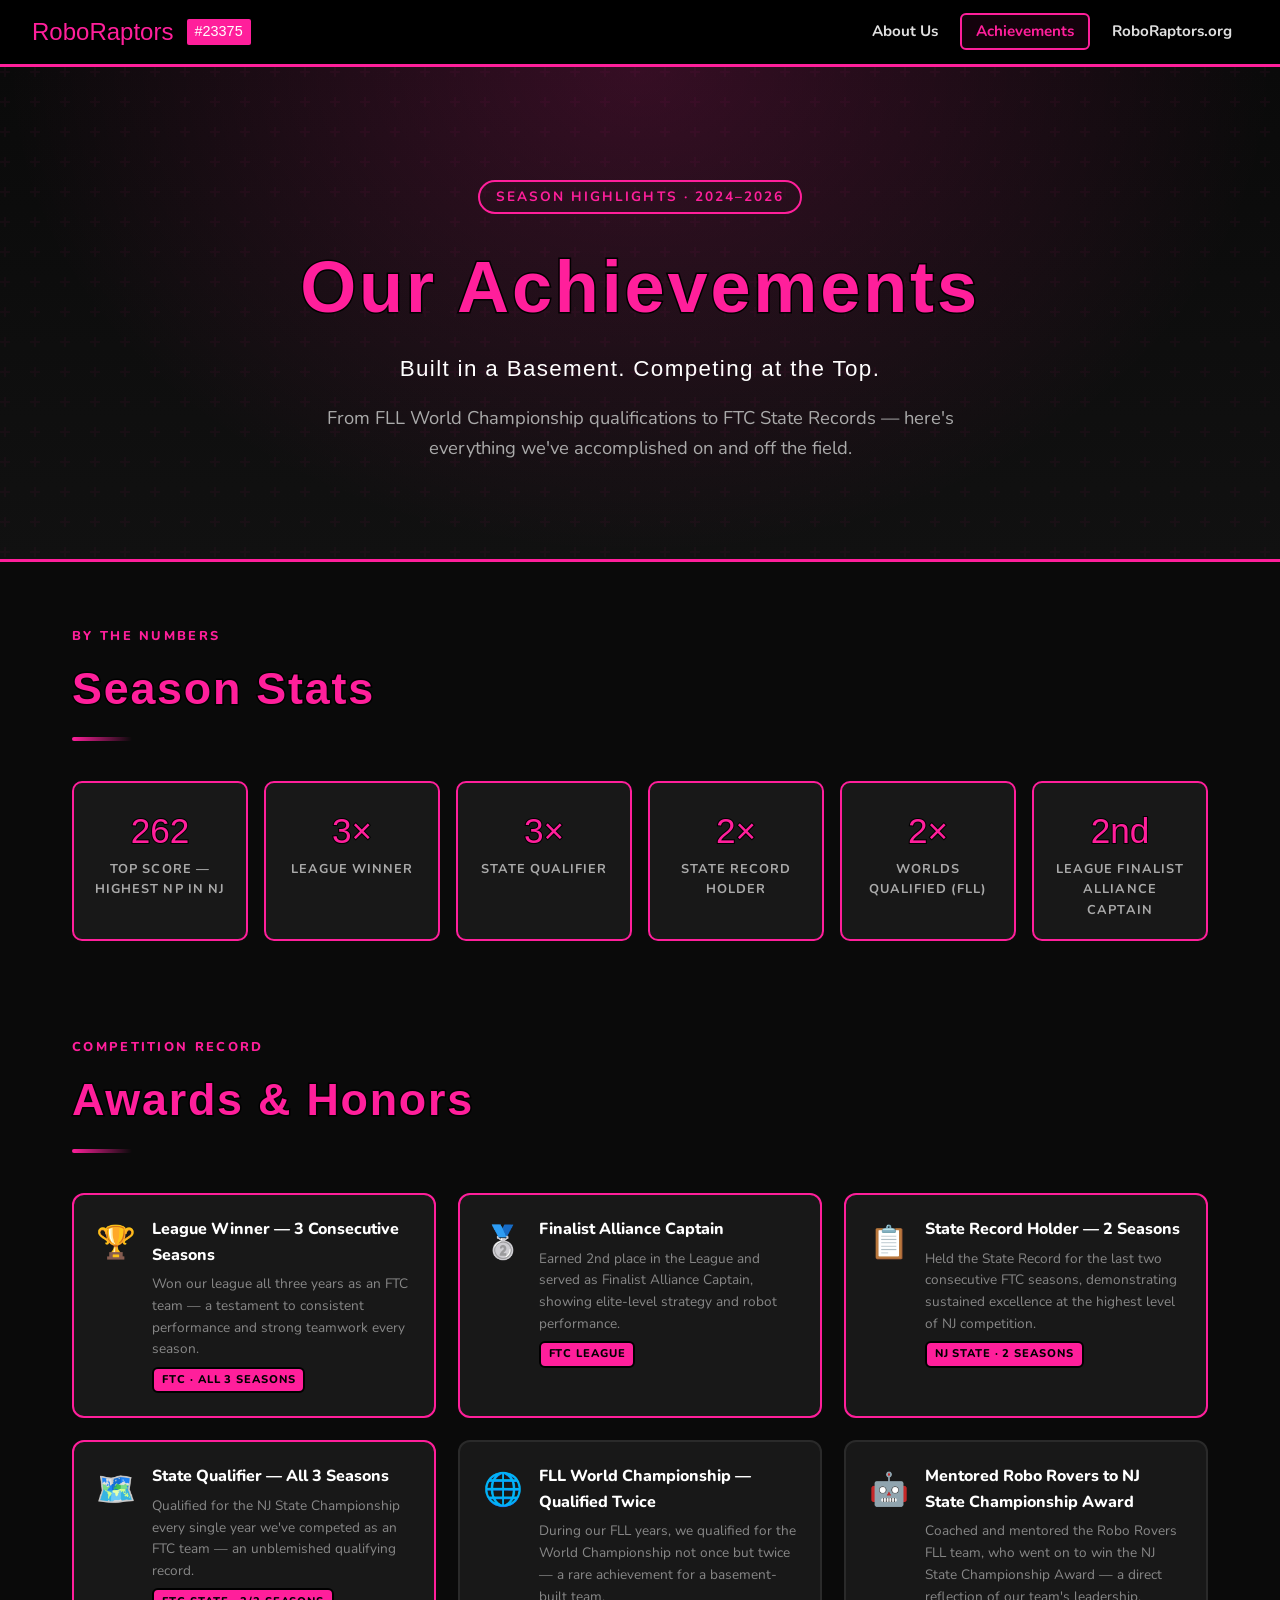
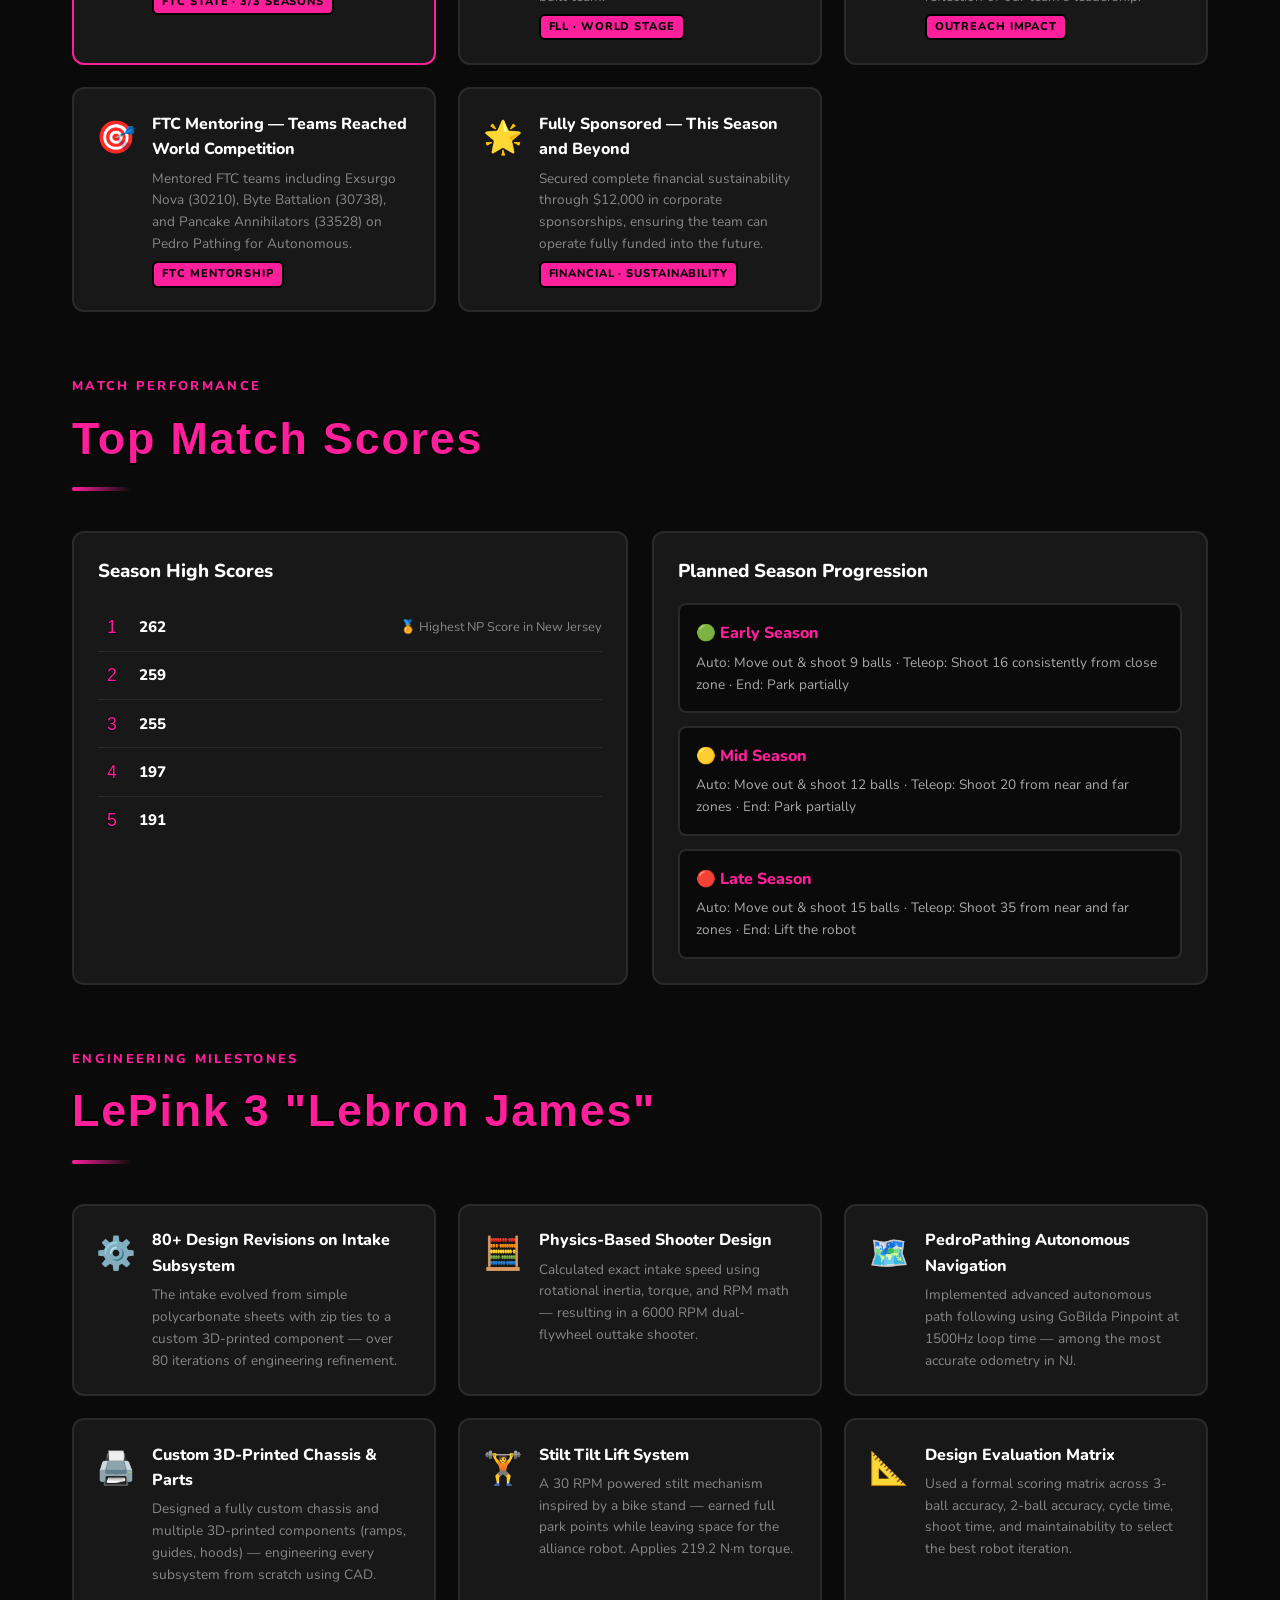
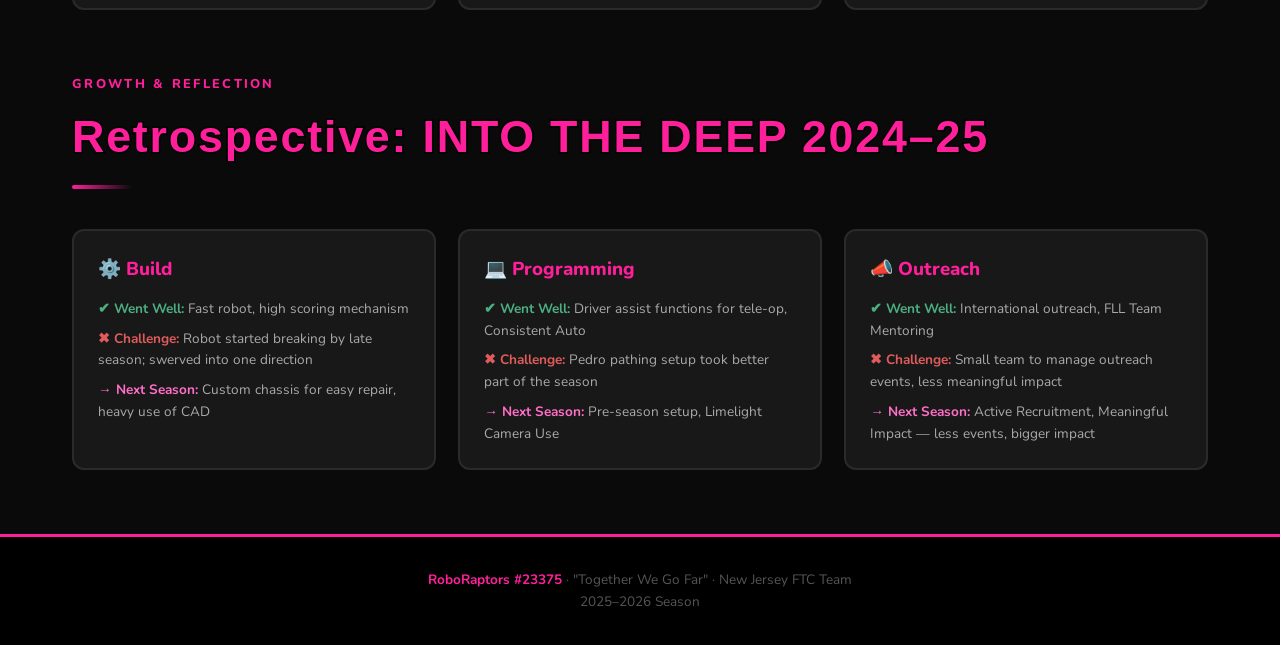
==== achievements.html @ 822205b7 "Initial website: 3-page site + portfolio PDF - index.html       → About Us (team members, squads, me" ====
<!DOCTYPE html>
<html lang="en">
<head>
  <meta charset="UTF-8" />
  <meta name="viewport" content="width=device-width, initial-scale=1.0" />
  <title>Achievements — RoboRaptors #23375</title>
  <link rel="stylesheet" href="styles.css" />
</head>
<body>

<!-- ── NAV ── -->
<nav>
  <a class="nav-logo" href="index.html">
    <span class="logo-text">RoboRaptors</span>
    <span class="team-num">#23375</span>
  </a>
  <ul>
    <li><a href="index.html">About Us</a></li>
    <li><a href="achievements.html" class="active">Achievements</a></li>
    <li><a href="nonprofit.html">RoboRaptors.org</a></li>
  </ul>
</nav>

<!-- ── HERO ── -->
<div class="hero">
  <span class="hero-tag">Season Highlights · 2024–2026</span>
  <h1 class="gagalin">Our Achievements</h1>
  <p class="tagline">Built in a Basement. Competing at the Top.</p>
  <p>From FLL World Championship qualifications to FTC State Records — here's everything we've accomplished on and off the field.</p>
</div>

<!-- ── QUICK STATS ── -->
<section>
  <span class="section-label">By the Numbers</span>
  <h2 class="gagalin">Season Stats</h2>
  <div class="section-divider"></div>
  <div class="stats-row" style="grid-template-columns:repeat(auto-fill,minmax(175px,1fr));">
    <div class="stat-box"><div class="stat-num">262</div><div class="stat-label">Top Score — Highest NP in NJ</div></div>
    <div class="stat-box"><div class="stat-num">3×</div><div class="stat-label">League Winner</div></div>
    <div class="stat-box"><div class="stat-num">3×</div><div class="stat-label">State Qualifier</div></div>
    <div class="stat-box"><div class="stat-num">2×</div><div class="stat-label">State Record Holder</div></div>
    <div class="stat-box"><div class="stat-num">2×</div><div class="stat-label">Worlds Qualified (FLL)</div></div>
    <div class="stat-box"><div class="stat-num">2nd</div><div class="stat-label">League Finalist Alliance Captain</div></div>
  </div>
</section>

<!-- ── COMPETITION AWARDS ── -->
<section style="padding-top:0;">
  <span class="section-label">Competition Record</span>
  <h2 class="gagalin">Awards &amp; Honors</h2>
  <div class="section-divider"></div>

  <div class="awards-grid">

    <div class="award-card pink-border">
      <div class="award-icon">🏆</div>
      <div>
        <h3>League Winner — 3 Consecutive Seasons</h3>
        <p>Won our league all three years as an FTC team — a testament to consistent performance and strong teamwork every season.</p>
        <span class="award-badge">FTC · All 3 Seasons</span>
      </div>
    </div>

    <div class="award-card pink-border">
      <div class="award-icon">🥈</div>
      <div>
        <h3>Finalist Alliance Captain</h3>
        <p>Earned 2nd place in the League and served as Finalist Alliance Captain, showing elite-level strategy and robot performance.</p>
        <span class="award-badge">FTC League</span>
      </div>
    </div>

    <div class="award-card pink-border">
      <div class="award-icon">📋</div>
      <div>
        <h3>State Record Holder — 2 Seasons</h3>
        <p>Held the State Record for the last two consecutive FTC seasons, demonstrating sustained excellence at the highest level of NJ competition.</p>
        <span class="award-badge">NJ State · 2 Seasons</span>
      </div>
    </div>

    <div class="award-card pink-border">
      <div class="award-icon">🗺️</div>
      <div>
        <h3>State Qualifier — All 3 Seasons</h3>
        <p>Qualified for the NJ State Championship every single year we've competed as an FTC team — an unblemished qualifying record.</p>
        <span class="award-badge">FTC State · 3/3 Seasons</span>
      </div>
    </div>

    <div class="award-card">
      <div class="award-icon">🌐</div>
      <div>
        <h3>FLL World Championship — Qualified Twice</h3>
        <p>During our FLL years, we qualified for the World Championship not once but twice — a rare achievement for a basement-built team.</p>
        <span class="award-badge">FLL · World Stage</span>
      </div>
    </div>

    <div class="award-card">
      <div class="award-icon">🤖</div>
      <div>
        <h3>Mentored Robo Rovers to NJ State Championship Award</h3>
        <p>Coached and mentored the Robo Rovers FLL team, who went on to win the NJ State Championship Award — a direct reflection of our team's leadership.</p>
        <span class="award-badge">Outreach Impact</span>
      </div>
    </div>

    <div class="award-card">
      <div class="award-icon">🎯</div>
      <div>
        <h3>FTC Mentoring — Teams Reached World Competition</h3>
        <p>Mentored FTC teams including Exsurgo Nova (30210), Byte Battalion (30738), and Pancake Annihilators (33528) on Pedro Pathing for Autonomous.</p>
        <span class="award-badge">FTC Mentorship</span>
      </div>
    </div>

    <div class="award-card">
      <div class="award-icon">🌟</div>
      <div>
        <h3>Fully Sponsored — This Season and Beyond</h3>
        <p>Secured complete financial sustainability through $12,000 in corporate sponsorships, ensuring the team can operate fully funded into the future.</p>
        <span class="award-badge">Financial · Sustainability</span>
      </div>
    </div>

  </div>
</section>

<!-- ── TOP SCORES ── -->
<section style="padding-top:0;">
  <span class="section-label">Match Performance</span>
  <h2 class="gagalin">Top Match Scores</h2>
  <div class="section-divider"></div>

  <div class="grid-2">
    <div class="card">
      <h3 style="color:#fff;font-weight:800;margin-bottom:1rem;">Season High Scores</h3>
      <ul class="scores-list">
        <li>
          <span class="score-rank">1</span>
          <span class="score-val">262</span>
          <span class="score-note">🏅 Highest NP Score in New Jersey</span>
        </li>
        <li>
          <span class="score-rank">2</span>
          <span class="score-val">259</span>
          <span class="score-note"></span>
        </li>
        <li>
          <span class="score-rank">3</span>
          <span class="score-val">255</span>
          <span class="score-note"></span>
        </li>
        <li>
          <span class="score-rank">4</span>
          <span class="score-val">197</span>
          <span class="score-note"></span>
        </li>
        <li>
          <span class="score-rank">5</span>
          <span class="score-val">191</span>
          <span class="score-note"></span>
        </li>
      </ul>
    </div>

    <div class="card">
      <h3 style="color:#fff;font-weight:800;margin-bottom:1rem;">Planned Season Progression</h3>
      <div style="display:flex;flex-direction:column;gap:0.8rem;">
        <div style="background:var(--black);border:2px solid var(--border);border-radius:8px;padding:1rem;">
          <div style="font-weight:800;color:var(--pink);margin-bottom:0.3rem;">🟢 Early Season</div>
          <p style="font-size:0.85rem;color:#aaa;">Auto: Move out &amp; shoot 9 balls · Teleop: Shoot 16 consistently from close zone · End: Park partially</p>
        </div>
        <div style="background:var(--black);border:2px solid var(--border);border-radius:8px;padding:1rem;">
          <div style="font-weight:800;color:var(--pink);margin-bottom:0.3rem;">🟡 Mid Season</div>
          <p style="font-size:0.85rem;color:#aaa;">Auto: Move out &amp; shoot 12 balls · Teleop: Shoot 20 from near and far zones · End: Park partially</p>
        </div>
        <div style="background:var(--black);border:2px solid var(--border);border-radius:8px;padding:1rem;">
          <div style="font-weight:800;color:var(--pink);margin-bottom:0.3rem;">🔴 Late Season</div>
          <p style="font-size:0.85rem;color:#aaa;">Auto: Move out &amp; shoot 15 balls · Teleop: Shoot 35 from near and far zones · End: Lift the robot</p>
        </div>
      </div>
    </div>
  </div>
</section>

<!-- ── ROBOT ACHIEVEMENTS ── -->
<section style="padding-top:0;">
  <span class="section-label">Engineering Milestones</span>
  <h2 class="gagalin">LePink 3 "Lebron James"</h2>
  <div class="section-divider"></div>

  <div class="awards-grid">
    <div class="award-card">
      <div class="award-icon">⚙️</div>
      <div>
        <h3>80+ Design Revisions on Intake Subsystem</h3>
        <p>The intake evolved from simple polycarbonate sheets with zip ties to a custom 3D-printed component — over 80 iterations of engineering refinement.</p>
      </div>
    </div>
    <div class="award-card">
      <div class="award-icon">🧮</div>
      <div>
        <h3>Physics-Based Shooter Design</h3>
        <p>Calculated exact intake speed using rotational inertia, torque, and RPM math — resulting in a 6000 RPM dual-flywheel outtake shooter.</p>
      </div>
    </div>
    <div class="award-card">
      <div class="award-icon">🗺️</div>
      <div>
        <h3>PedroPathing Autonomous Navigation</h3>
        <p>Implemented advanced autonomous path following using GoBilda Pinpoint at 1500Hz loop time — among the most accurate odometry in NJ.</p>
      </div>
    </div>
    <div class="award-card">
      <div class="award-icon">🖨️</div>
      <div>
        <h3>Custom 3D-Printed Chassis &amp; Parts</h3>
        <p>Designed a fully custom chassis and multiple 3D-printed components (ramps, guides, hoods) — engineering every subsystem from scratch using CAD.</p>
      </div>
    </div>
    <div class="award-card">
      <div class="award-icon">🏋️</div>
      <div>
        <h3>Stilt Tilt Lift System</h3>
        <p>A 30 RPM powered stilt mechanism inspired by a bike stand — earned full park points while leaving space for the alliance robot. Applies 219.2 N·m torque.</p>
      </div>
    </div>
    <div class="award-card">
      <div class="award-icon">📐</div>
      <div>
        <h3>Design Evaluation Matrix</h3>
        <p>Used a formal scoring matrix across 3-ball accuracy, 2-ball accuracy, cycle time, shoot time, and maintainability to select the best robot iteration.</p>
      </div>
    </div>
  </div>
</section>

<!-- ── SEASON RETROSPECTIVE ── -->
<section style="padding-top:0;">
  <span class="section-label">Growth &amp; Reflection</span>
  <h2 class="gagalin">Retrospective: INTO THE DEEP 2024–25</h2>
  <div class="section-divider"></div>

  <div style="display:grid;grid-template-columns:repeat(auto-fill,minmax(300px,1fr));gap:1.4rem;">

    <div class="card">
      <h3 style="color:var(--pink);font-weight:800;margin-bottom:0.8rem;">⚙️ Build</h3>
      <p style="font-size:0.85rem;color:#aaa;margin-bottom:0.5rem;"><strong style="color:#4caf82;">✔ Went Well:</strong> Fast robot, high scoring mechanism</p>
      <p style="font-size:0.85rem;color:#aaa;margin-bottom:0.5rem;"><strong style="color:#e05c5c;">✖ Challenge:</strong> Robot started breaking by late season; swerved into one direction</p>
      <p style="font-size:0.85rem;color:#aaa;"><strong style="color:var(--pink-light);">→ Next Season:</strong> Custom chassis for easy repair, heavy use of CAD</p>
    </div>

    <div class="card">
      <h3 style="color:var(--pink);font-weight:800;margin-bottom:0.8rem;">💻 Programming</h3>
      <p style="font-size:0.85rem;color:#aaa;margin-bottom:0.5rem;"><strong style="color:#4caf82;">✔ Went Well:</strong> Driver assist functions for tele-op, Consistent Auto</p>
      <p style="font-size:0.85rem;color:#aaa;margin-bottom:0.5rem;"><strong style="color:#e05c5c;">✖ Challenge:</strong> Pedro pathing setup took better part of the season</p>
      <p style="font-size:0.85rem;color:#aaa;"><strong style="color:var(--pink-light);">→ Next Season:</strong> Pre-season setup, Limelight Camera Use</p>
    </div>

    <div class="card">
      <h3 style="color:var(--pink);font-weight:800;margin-bottom:0.8rem;">📣 Outreach</h3>
      <p style="font-size:0.85rem;color:#aaa;margin-bottom:0.5rem;"><strong style="color:#4caf82;">✔ Went Well:</strong> International outreach, FLL Team Mentoring</p>
      <p style="font-size:0.85rem;color:#aaa;margin-bottom:0.5rem;"><strong style="color:#e05c5c;">✖ Challenge:</strong> Small team to manage outreach events, less meaningful impact</p>
      <p style="font-size:0.85rem;color:#aaa;"><strong style="color:var(--pink-light);">→ Next Season:</strong> Active Recruitment, Meaningful Impact — less events, bigger impact</p>
    </div>

  </div>
</section>

<!-- ── FOOTER ── -->
<footer>
  <strong>RoboRaptors #23375</strong> · "Together We Go Far" · New Jersey FTC Team<br>
  <span>2025–2026 Season</span>
</footer>

</body>
</html>
---- styles.css ----
@import url('https://fonts.googleapis.com/css2?family=Gagalin&family=Nunito:wght@400;600;700;800&display=swap');

/* ─── Reset & Base ─── */
*, *::before, *::after { box-sizing: border-box; margin: 0; padding: 0; }

:root {
  --pink:       #FF1F9B;
  --pink-light: #ff6ec7;
  --pink-dark:  #c4006f;
  --black:      #0a0a0a;
  --dark:       #111111;
  --card:       #181818;
  --border:     #2a2a2a;
  --white:      #ffffff;
  --text:       #e0e0e0;
}

html { scroll-behavior: smooth; }
body {
  font-family: 'Nunito', sans-serif;
  background: var(--black);
  color: var(--text);
  line-height: 1.6;
}

/* ─── Gagalin Stroke Headers ─── */
.gagalin {
  font-family: 'Gagalin', sans-serif;
  color: var(--pink);
  -webkit-text-stroke: 3px #000;
  paint-order: stroke fill;
  letter-spacing: 0.04em;
}
h1.gagalin { font-size: clamp(2.2rem, 6vw, 4.5rem); }
h2.gagalin { font-size: clamp(1.6rem, 4vw, 2.8rem); }
h3.gagalin { font-size: clamp(1.2rem, 2.5vw, 1.8rem); -webkit-text-stroke: 2px #000; }

/* ─── Nav ─── */
nav {
  position: sticky; top: 0; z-index: 100;
  background: #000;
  border-bottom: 3px solid var(--pink);
  display: flex; align-items: center; justify-content: space-between;
  padding: 0.8rem 2rem;
  gap: 1rem;
}
.nav-logo {
  display: flex; align-items: center; gap: 0.7rem;
  text-decoration: none;
}
.nav-logo .logo-text {
  font-family: 'Gagalin', sans-serif;
  font-size: 1.5rem;
  color: var(--pink);
  -webkit-text-stroke: 2px #000;
  paint-order: stroke fill;
}
.nav-logo .team-num {
  font-family: 'Gagalin', sans-serif;
  font-size: 0.9rem;
  color: #fff;
  background: var(--pink);
  padding: 0.1rem 0.5rem;
  border-radius: 4px;
  border: 2px solid #000;
}
nav ul { list-style: none; display: flex; gap: 0.3rem; flex-wrap: wrap; }
nav ul a {
  color: var(--text);
  text-decoration: none;
  font-weight: 700;
  font-size: 0.95rem;
  padding: 0.4rem 0.9rem;
  border-radius: 6px;
  border: 2px solid transparent;
  transition: all 0.2s;
}
nav ul a:hover, nav ul a.active {
  color: var(--pink);
  border-color: var(--pink);
  background: rgba(255,31,155,0.08);
}

/* ─── Hero ─── */
.hero {
  min-height: 55vh;
  display: flex; flex-direction: column;
  align-items: center; justify-content: center;
  text-align: center;
  padding: 4rem 2rem 3rem;
  background: radial-gradient(ellipse at 50% 0%, rgba(255,31,155,0.18) 0%, transparent 70%),
              linear-gradient(180deg, #0a0a0a 0%, #111 100%);
  border-bottom: 3px solid var(--pink);
  position: relative;
  overflow: hidden;
}
.hero::before {
  content: '';
  position: absolute; inset: 0;
  background: url("data:image/svg+xml,%3Csvg width='60' height='60' viewBox='0 0 60 60' xmlns='http://www.w3.org/2000/svg'%3E%3Cg fill='none' fill-rule='evenodd'%3E%3Cg fill='%23FF1F9B' fill-opacity='0.04'%3E%3Cpath d='M36 34v-4h-2v4h-4v2h4v4h2v-4h4v-2h-4zm0-30V0h-2v4h-4v2h4v4h2V6h4V4h-4zM6 34v-4H4v4H0v2h4v4h2v-4h4v-2H6zM6 4V0H4v4H0v2h4v4h2V6h4V4H6z'/%3E%3C/g%3E%3C/g%3E%3C/svg%3E");
  pointer-events: none;
}
.hero-tag {
  font-size: 0.85rem; font-weight: 700; letter-spacing: 0.15em;
  color: var(--pink); text-transform: uppercase;
  border: 2px solid var(--pink); border-radius: 20px;
  padding: 0.25rem 1rem; margin-bottom: 1rem;
  display: inline-block;
}
.hero p {
  font-size: 1.15rem; color: #aaa; max-width: 650px; margin: 1rem auto 0;
}
.hero .tagline {
  font-family: 'Gagalin', sans-serif;
  font-size: clamp(1rem, 2.5vw, 1.4rem);
  color: #fff; margin-top: 0.4rem;
  letter-spacing: 0.06em;
}

/* ─── Sections ─── */
section { padding: 4rem 2rem; max-width: 1200px; margin: 0 auto; }
.section-label {
  font-size: 0.8rem; font-weight: 800; letter-spacing: 0.18em;
  color: var(--pink); text-transform: uppercase;
  margin-bottom: 0.4rem; display: block;
}
.section-divider {
  width: 60px; height: 4px;
  background: linear-gradient(90deg, var(--pink), transparent);
  margin: 0.8rem 0 2.5rem;
  border-radius: 2px;
}

/* ─── Cards ─── */
.card {
  background: var(--card);
  border: 2px solid var(--border);
  border-radius: 12px;
  padding: 1.5rem;
  transition: border-color 0.25s, transform 0.2s;
}
.card:hover { border-color: var(--pink); transform: translateY(-3px); }

.pink-border { border-color: var(--pink) !important; }

/* ─── Team Grid ─── */
.team-grid {
  display: grid;
  grid-template-columns: repeat(auto-fill, minmax(220px, 1fr));
  gap: 1.4rem;
}
.member-card {
  background: var(--card);
  border: 2px solid var(--border);
  border-radius: 12px;
  padding: 1.5rem 1.2rem;
  text-align: center;
  transition: border-color 0.25s, transform 0.2s;
}
.member-card:hover { border-color: var(--pink); transform: translateY(-4px); }
.member-avatar {
  width: 80px; height: 80px;
  border-radius: 50%;
  background: linear-gradient(135deg, var(--pink-dark), var(--pink));
  border: 3px solid #000;
  display: flex; align-items: center; justify-content: center;
  font-family: 'Gagalin', sans-serif;
  font-size: 1.6rem; color: #fff;
  margin: 0 auto 1rem;
  box-shadow: 0 0 0 3px var(--pink), 0 0 20px rgba(255,31,155,0.35);
}
.member-name {
  font-family: 'Gagalin', sans-serif;
  font-size: 1.15rem;
  color: var(--pink);
  -webkit-text-stroke: 1.5px #000;
  paint-order: stroke fill;
}
.member-role {
  font-size: 0.78rem; font-weight: 800; text-transform: uppercase;
  letter-spacing: 0.1em; color: var(--pink-light); margin: 0.2rem 0 0.7rem;
}
.member-year {
  display: inline-block;
  font-size: 0.75rem; font-weight: 700;
  color: #000; background: var(--pink);
  border: 2px solid #000;
  padding: 0.1rem 0.6rem; border-radius: 10px;
  margin-bottom: 0.6rem;
}
.member-card p { font-size: 0.85rem; color: #aaa; }
.member-card .goal {
  font-size: 0.8rem; margin-top: 0.5rem;
  color: #ccc; border-top: 1px solid var(--border); padding-top: 0.5rem;
}
.member-card .goal span { color: var(--pink); font-weight: 700; }
.squad-captain { background: rgba(255,31,155,0.07); border-color: var(--pink); }

/* ─── Values Grid ─── */
.values-grid { display: grid; grid-template-columns: repeat(auto-fill, minmax(260px, 1fr)); gap: 1.4rem; }
.value-card {
  background: var(--card); border: 2px solid var(--border); border-radius: 12px;
  padding: 1.8rem 1.5rem; text-align: center;
  transition: border-color 0.25s;
}
.value-card:hover { border-color: var(--pink); }
.value-icon { font-size: 2.5rem; margin-bottom: 0.8rem; }
.value-card h3 { font-size: 1.05rem; color: #fff; font-weight: 800; margin-bottom: 0.5rem; }
.value-card p { font-size: 0.9rem; color: #888; }

/* ─── Stats Row ─── */
.stats-row {
  display: grid; grid-template-columns: repeat(auto-fill, minmax(160px, 1fr));
  gap: 1rem; margin: 2rem 0;
}
.stat-box {
  background: var(--card); border: 2px solid var(--pink);
  border-radius: 10px; padding: 1.2rem; text-align: center;
}
.stat-num {
  font-family: 'Gagalin', sans-serif; font-size: 2.2rem;
  color: var(--pink); -webkit-text-stroke: 2px #000; paint-order: stroke fill;
}
.stat-label { font-size: 0.8rem; font-weight: 700; color: #aaa; text-transform: uppercase; letter-spacing: 0.08em; }

/* ─── Achievements ─── */
.awards-grid { display: grid; grid-template-columns: repeat(auto-fill, minmax(300px, 1fr)); gap: 1.4rem; }
.award-card {
  background: var(--card); border: 2px solid var(--border); border-radius: 12px;
  padding: 1.4rem; display: flex; gap: 1rem; align-items: flex-start;
  transition: border-color 0.25s, transform 0.2s;
}
.award-card:hover { border-color: var(--pink); transform: translateY(-3px); }
.award-icon { font-size: 2rem; flex-shrink: 0; }
.award-card h3 { color: #fff; font-size: 1rem; font-weight: 800; margin-bottom: 0.3rem; }
.award-card p { font-size: 0.85rem; color: #888; }
.award-badge {
  display: inline-block; font-size: 0.7rem; font-weight: 800;
  letter-spacing: 0.08em; text-transform: uppercase;
  background: var(--pink); color: #000; border: 2px solid #000;
  padding: 0.15rem 0.5rem; border-radius: 6px; margin-top: 0.4rem;
}

.scores-list { list-style: none; }
.scores-list li {
  display: flex; align-items: center; gap: 0.8rem;
  padding: 0.6rem 0; border-bottom: 1px solid var(--border);
  font-size: 0.95rem;
}
.scores-list li:last-child { border-bottom: none; }
.score-rank {
  font-family: 'Gagalin', sans-serif; font-size: 1.1rem;
  color: var(--pink); -webkit-text-stroke: 1px #000; paint-order: stroke fill;
  width: 28px; text-align: center; flex-shrink: 0;
}
.score-val { font-weight: 800; color: #fff; }
.score-note { font-size: 0.8rem; color: #888; margin-left: auto; }

/* ─── Nonprofit ─── */
.impact-grid { display: grid; grid-template-columns: repeat(auto-fill, minmax(200px, 1fr)); gap: 1.2rem; }
.impact-box {
  background: var(--card); border: 2px solid var(--pink); border-radius: 12px;
  padding: 1.5rem; text-align: center;
}
.impact-num {
  font-family: 'Gagalin', sans-serif; font-size: 2.8rem;
  color: var(--pink); -webkit-text-stroke: 2.5px #000; paint-order: stroke fill;
  display: block;
}
.impact-label { font-size: 0.85rem; font-weight: 700; color: #aaa; margin-top: 0.3rem; }

.timeline { position: relative; padding-left: 1.5rem; }
.timeline::before {
  content: ''; position: absolute; left: 0; top: 0; bottom: 0;
  width: 3px; background: linear-gradient(180deg, var(--pink), transparent);
  border-radius: 2px;
}
.timeline-item { position: relative; padding: 0 0 1.8rem 1.5rem; }
.timeline-item::before {
  content: ''; position: absolute; left: -1.67rem; top: 0.3rem;
  width: 12px; height: 12px; border-radius: 50%;
  background: var(--pink); border: 2px solid #000;
}
.timeline-item h3 { color: var(--pink); font-weight: 800; font-size: 1rem; margin-bottom: 0.3rem; }
.timeline-item p { font-size: 0.88rem; color: #aaa; }

/* ─── Budget Table ─── */
.budget-table { width: 100%; border-collapse: collapse; font-size: 0.9rem; }
.budget-table th {
  background: var(--pink); color: #000; font-weight: 800;
  padding: 0.7rem 1rem; text-align: left; border: 2px solid #000;
}
.budget-table td { padding: 0.6rem 1rem; border-bottom: 1px solid var(--border); }
.budget-table tr:hover td { background: rgba(255,31,155,0.06); }
.budget-table .total-row td { font-weight: 800; color: var(--pink); border-top: 2px solid var(--pink); }
.positive { color: #4caf82 !important; }
.negative { color: #e05c5c !important; }

/* ─── Sponsor logos ─── */
.sponsors-row { display: flex; flex-wrap: wrap; gap: 1rem; margin-top: 1.5rem; }
.sponsor-pill {
  background: var(--card); border: 2px solid var(--border); border-radius: 8px;
  padding: 0.5rem 1.2rem; font-weight: 800; font-size: 0.9rem; color: #ccc;
  transition: border-color 0.2s, color 0.2s;
}
.sponsor-pill:hover { border-color: var(--pink); color: #fff; }

/* ─── Footer ─── */
footer {
  background: #000; border-top: 3px solid var(--pink);
  text-align: center; padding: 2rem;
  font-size: 0.85rem; color: #555;
}
footer strong { color: var(--pink); }

/* ─── Utility ─── */
.pink { color: var(--pink); }
.mb-1 { margin-bottom: 0.5rem; }
.mb-2 { margin-bottom: 1rem; }
.mb-3 { margin-bottom: 1.5rem; }
.grid-2 { display: grid; grid-template-columns: 1fr 1fr; gap: 1.5rem; }
@media (max-width: 680px) { .grid-2 { grid-template-columns: 1fr; } }

.pill {
  display: inline-block; font-size: 0.75rem; font-weight: 700;
  letter-spacing: 0.07em; text-transform: uppercase;
  border: 2px solid var(--pink); color: var(--pink);
  padding: 0.15rem 0.6rem; border-radius: 20px; margin: 0.15rem;
}
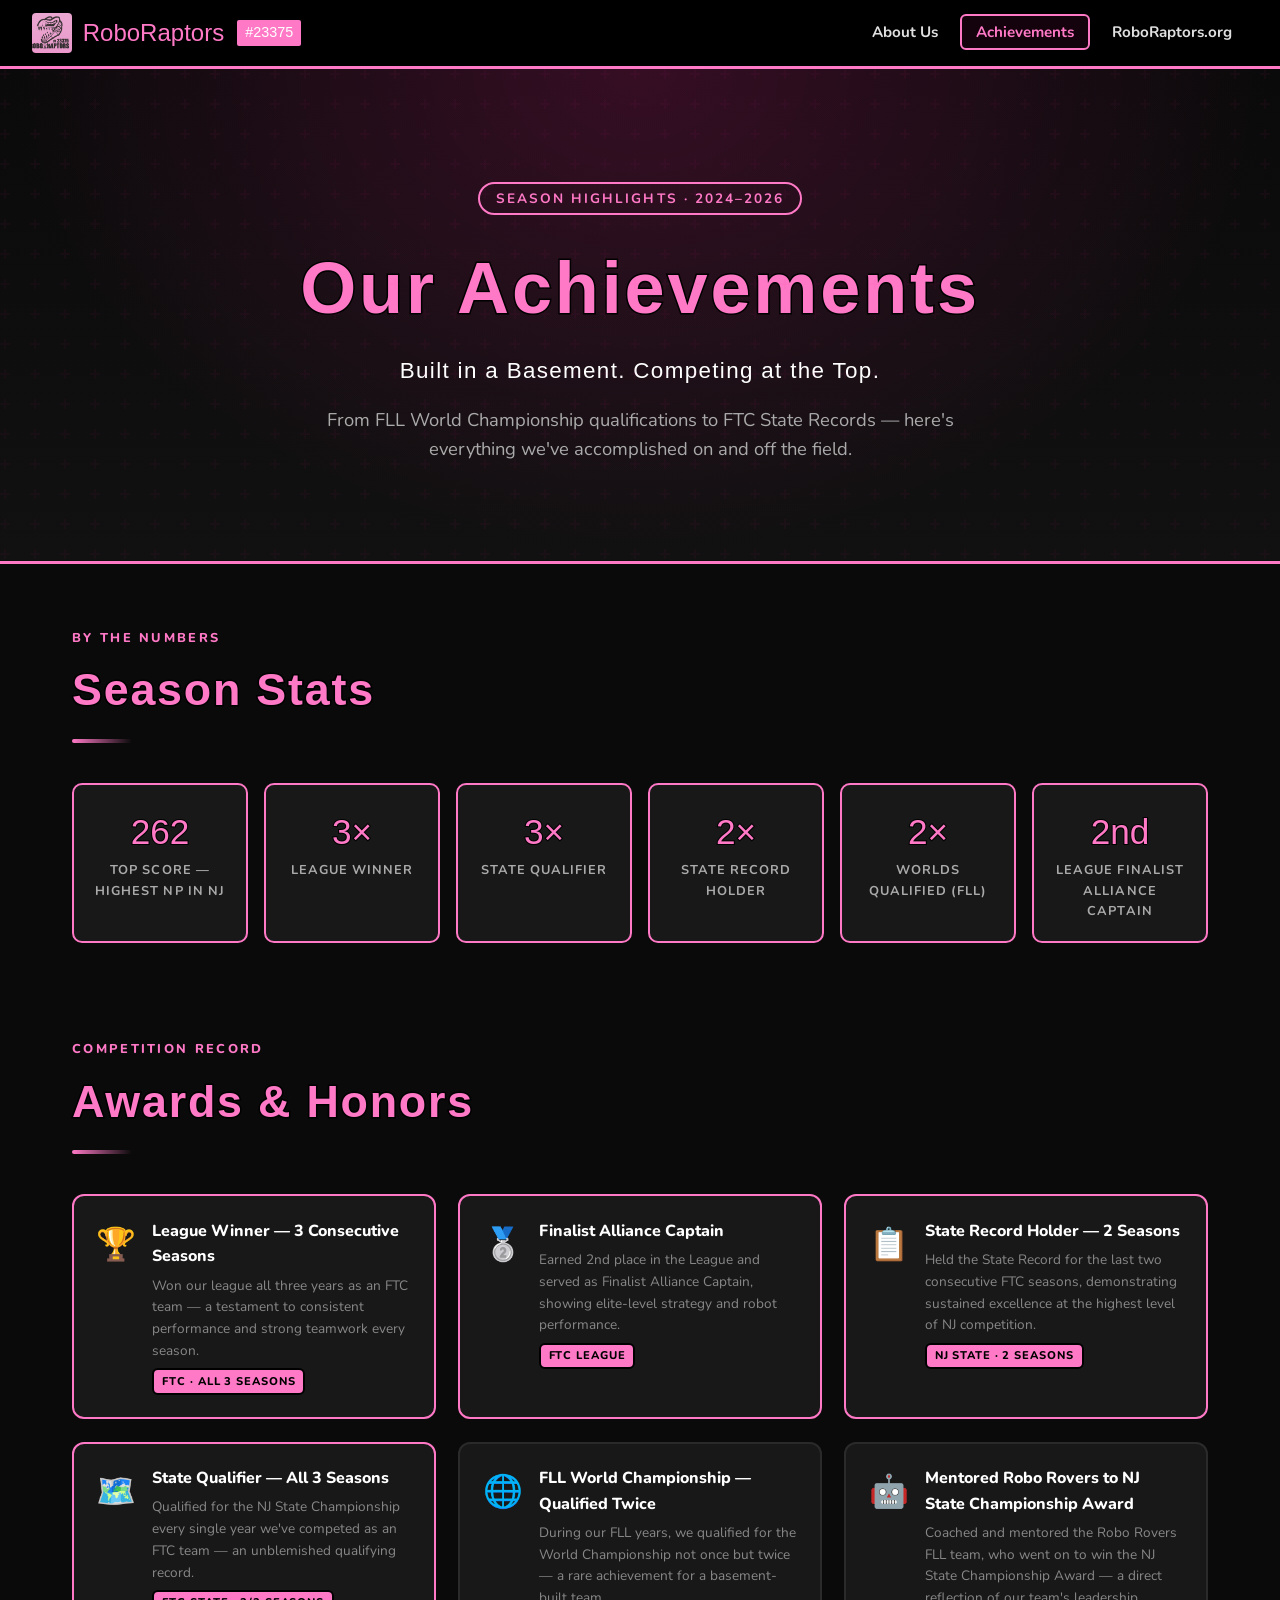
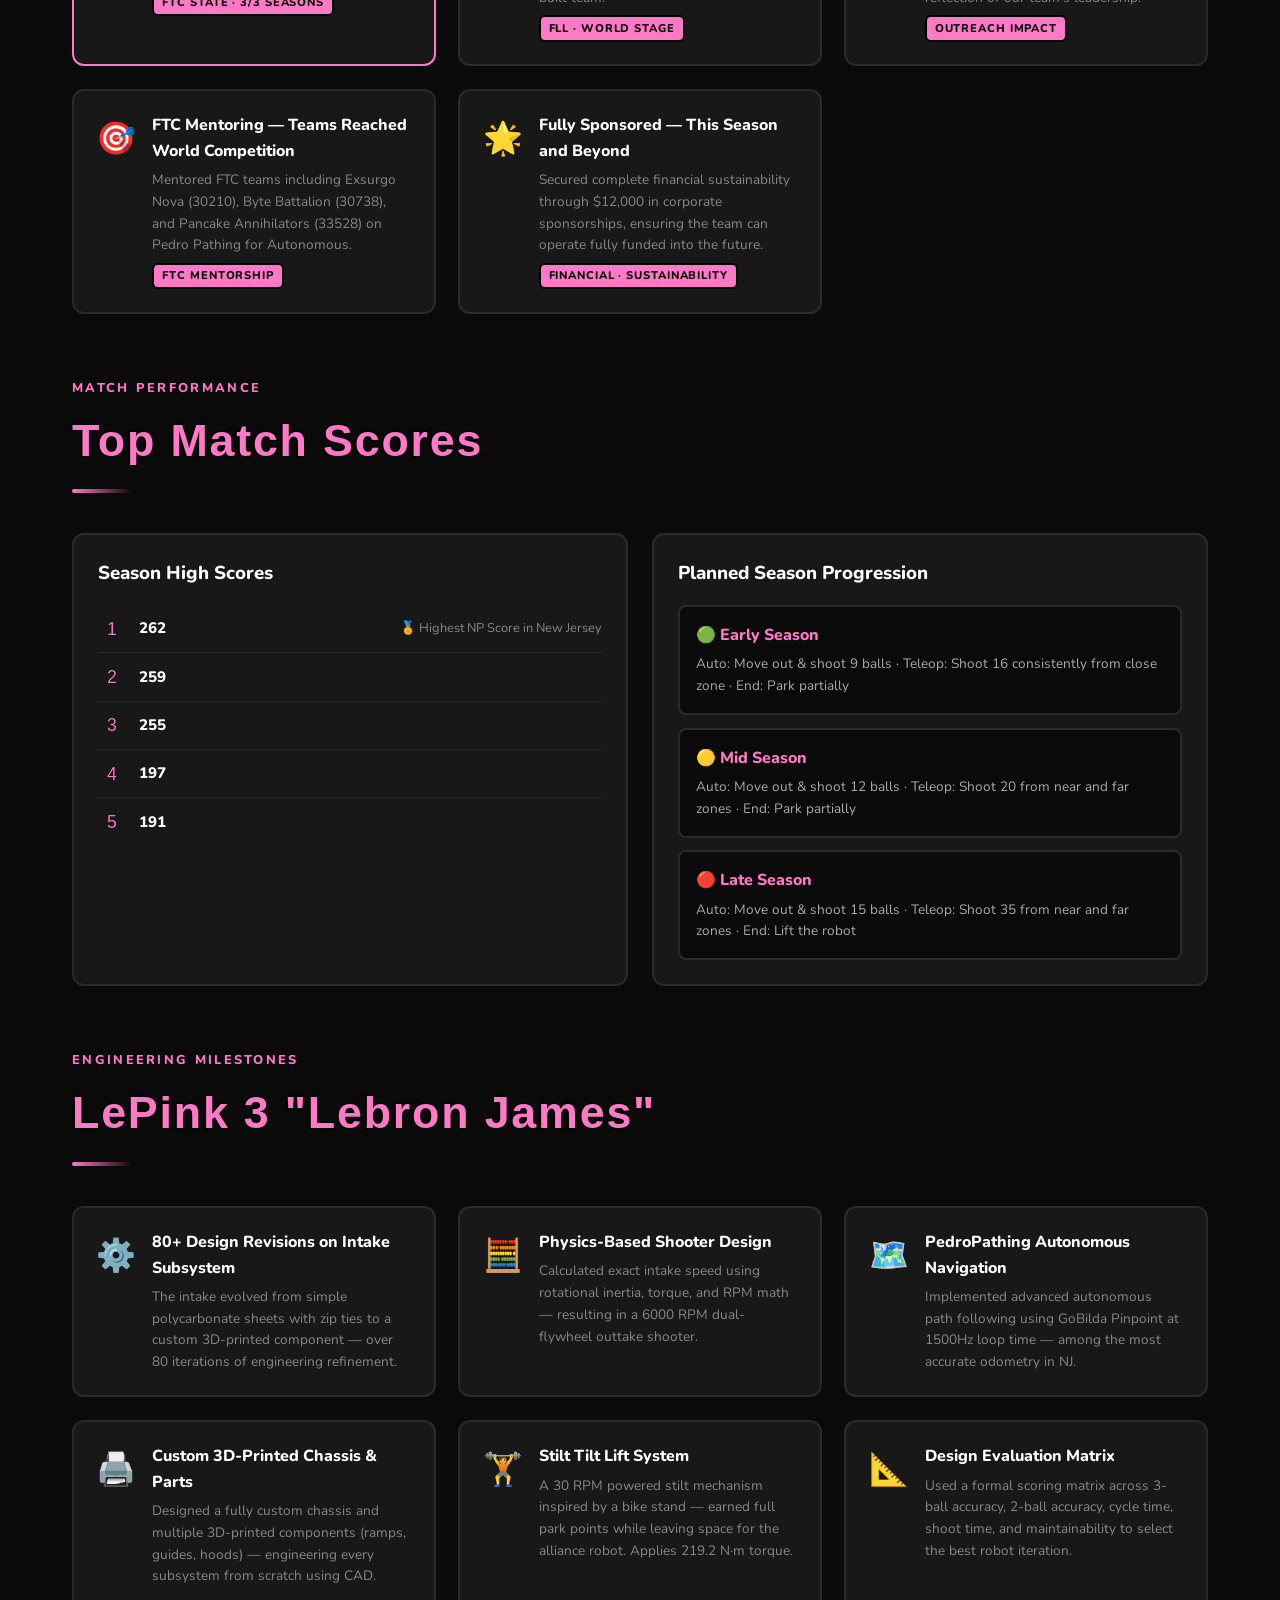
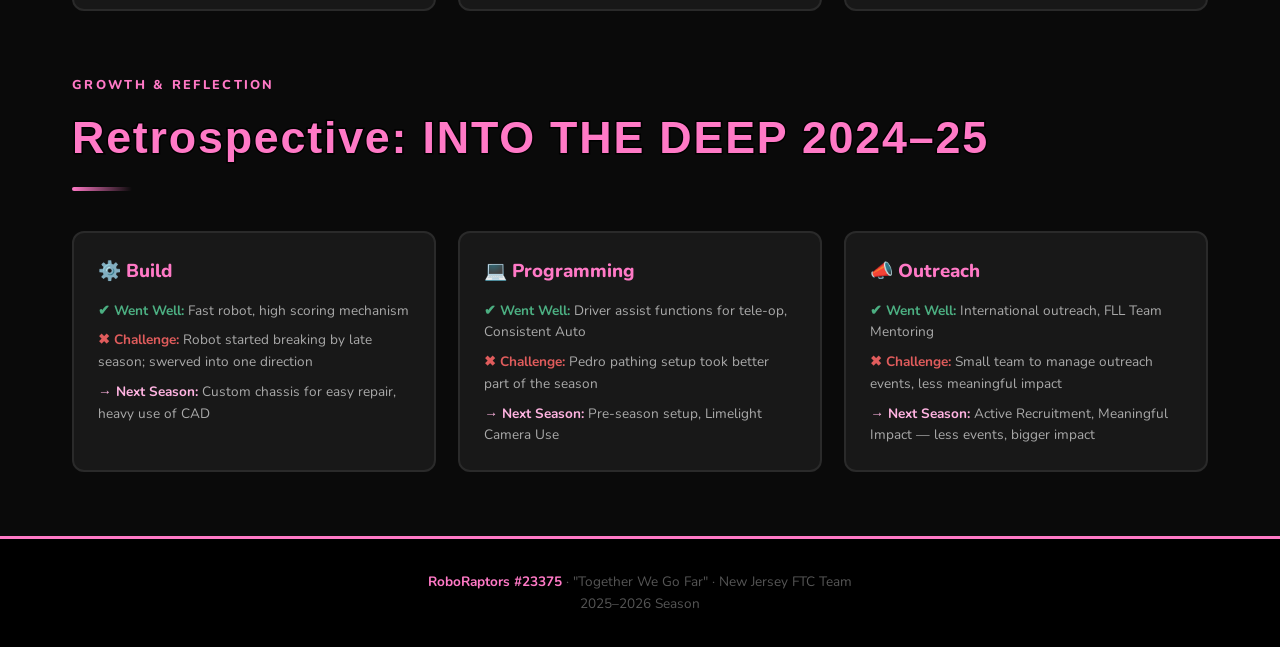
==== commit 644fa99c: "Add real team photos and logo extracted from Canva portfolio - images/member_ansh.png through member" ====
--- a/achievements.html
+++ b/achievements.html
@@ -11,6 +11,7 @@
 <!-- ── NAV ── -->
 <nav>
   <a class="nav-logo" href="index.html">
+    <img src="images/logo.png" alt="RoboRaptors Logo">
     <span class="logo-text">RoboRaptors</span>
     <span class="team-num">#23375</span>
   </a>
--- a/styles.css
+++ b/styles.css
@@ -4,9 +4,9 @@
 *, *::before, *::after { box-sizing: border-box; margin: 0; padding: 0; }
 
 :root {
-  --pink:       #FF1F9B;
-  --pink-light: #ff6ec7;
-  --pink-dark:  #c4006f;
+  --pink:       #FF79C6;
+  --pink-light: #ffb3e1;
+  --pink-dark:  #e055a8;
   --black:      #0a0a0a;
   --dark:       #111111;
   --card:       #181818;
@@ -47,6 +47,11 @@
 .nav-logo {
   display: flex; align-items: center; gap: 0.7rem;
   text-decoration: none;
+}
+.nav-logo img {
+  height: 40px; width: auto;
+  border-radius: 4px;
+  filter: brightness(0.95);
 }
 .nav-logo .logo-text {
   font-family: 'Gagalin', sans-serif;
@@ -158,16 +163,14 @@
   transition: border-color 0.25s, transform 0.2s;
 }
 .member-card:hover { border-color: var(--pink); transform: translateY(-4px); }
-.member-avatar {
-  width: 80px; height: 80px;
+.member-photo {
+  width: 90px; height: 90px;
   border-radius: 50%;
-  background: linear-gradient(135deg, var(--pink-dark), var(--pink));
+  object-fit: cover;
   border: 3px solid #000;
-  display: flex; align-items: center; justify-content: center;
-  font-family: 'Gagalin', sans-serif;
-  font-size: 1.6rem; color: #fff;
   margin: 0 auto 1rem;
-  box-shadow: 0 0 0 3px var(--pink), 0 0 20px rgba(255,31,155,0.35);
+  display: block;
+  box-shadow: 0 0 0 3px var(--pink), 0 0 20px rgba(255,121,198,0.4);
 }
 .member-name {
   font-family: 'Gagalin', sans-serif;
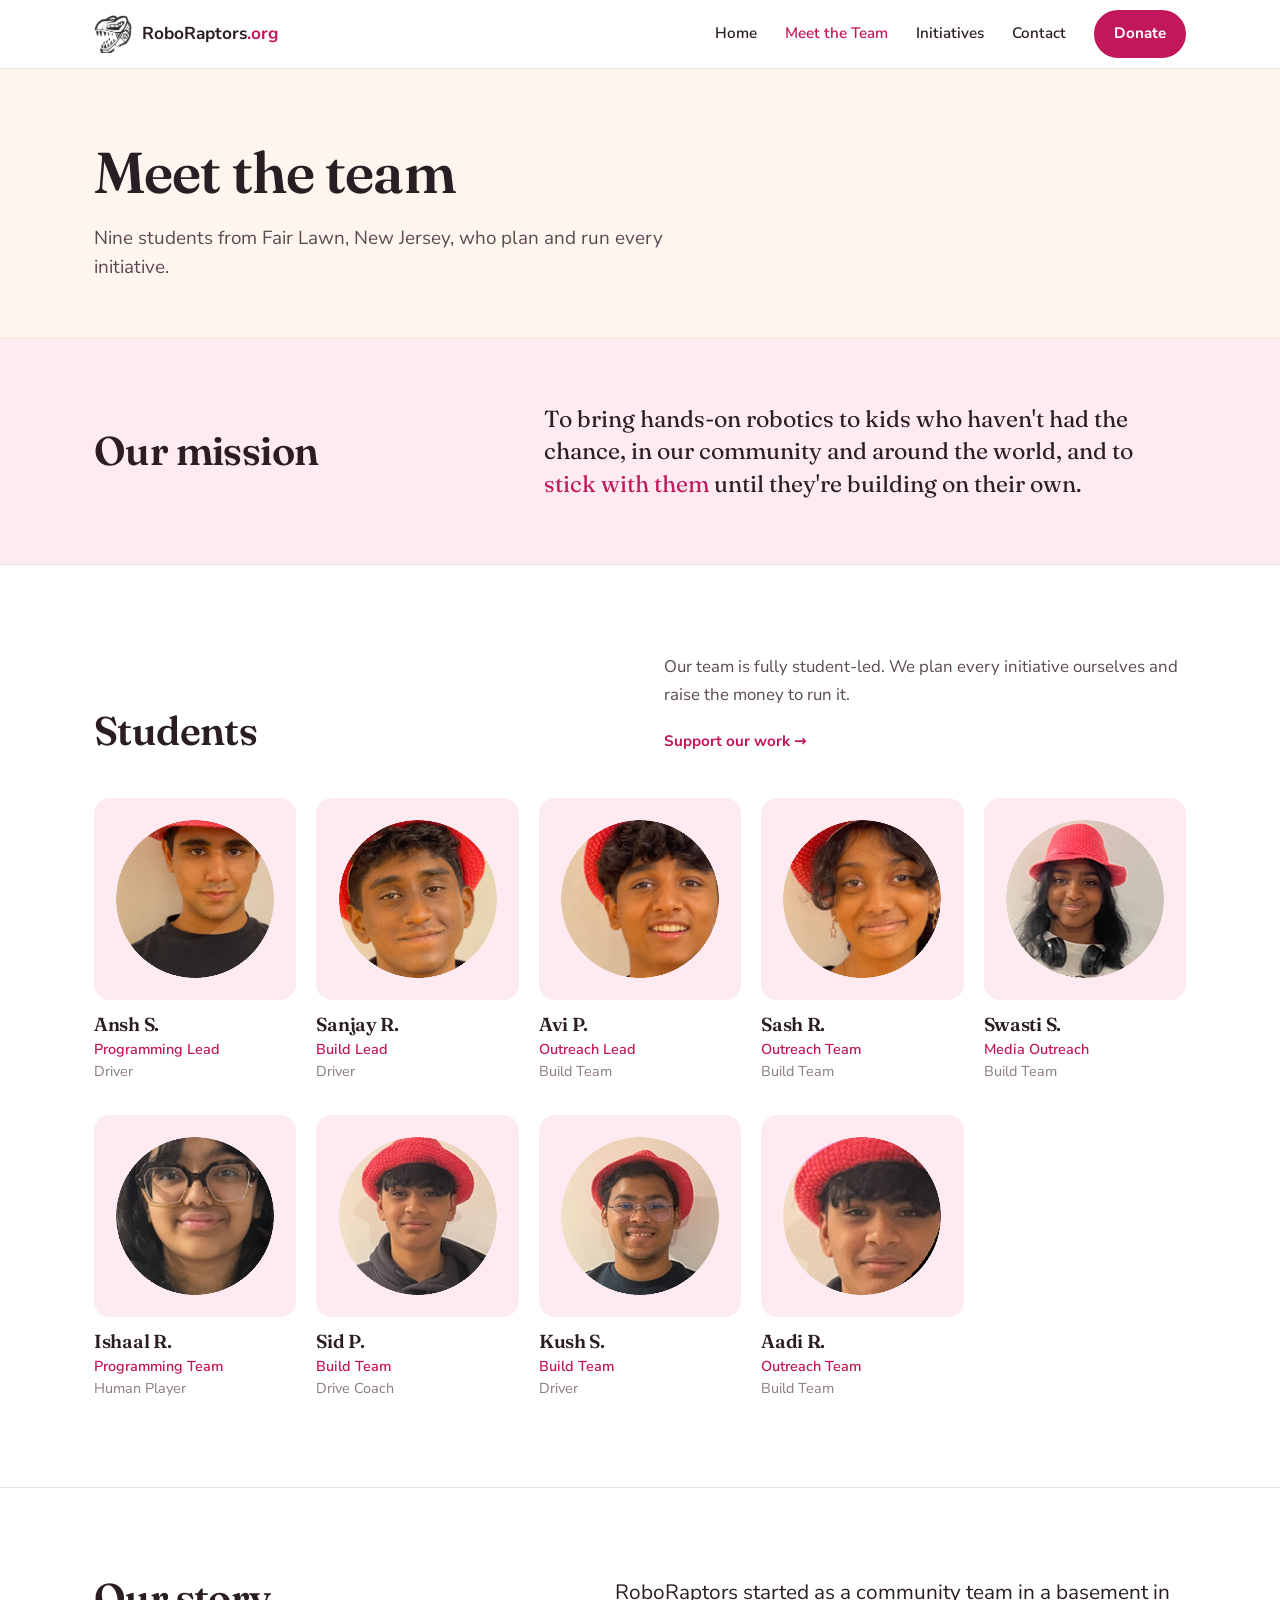
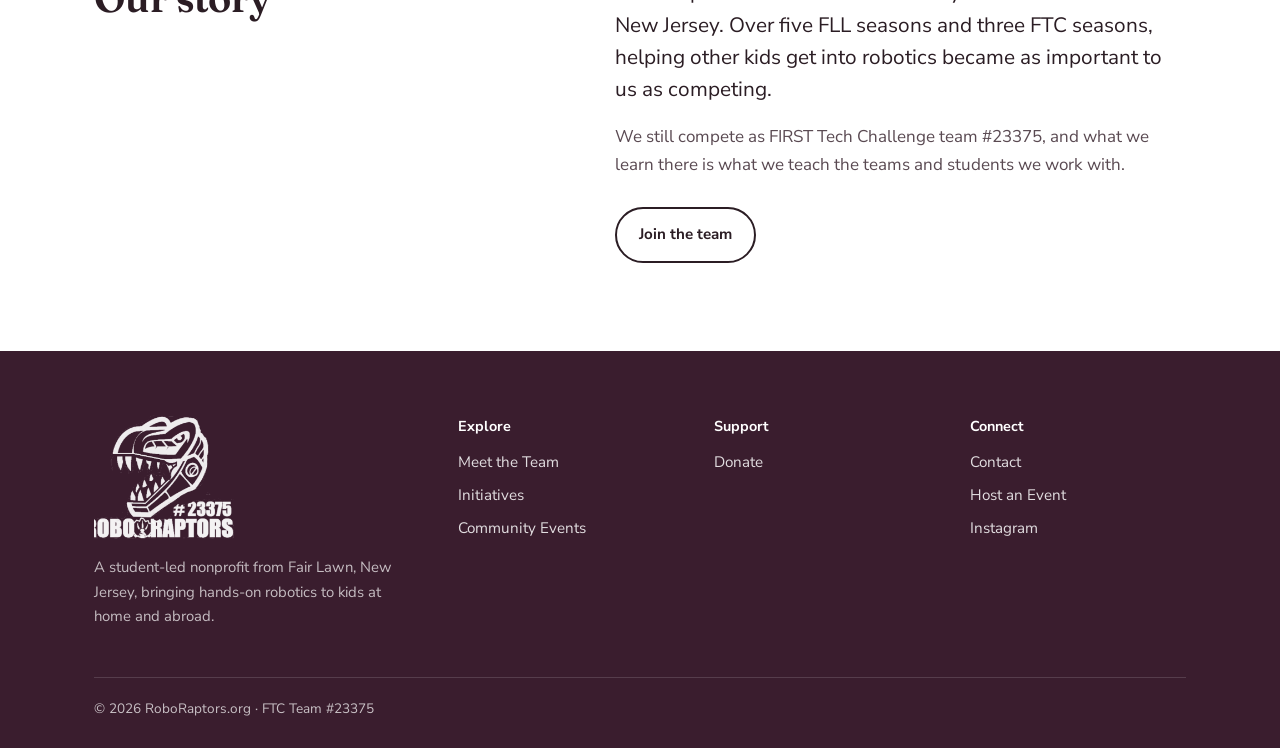
==== commit dea3920a: "Rework site as a nonprofit: initiatives, team, donate, contact - New Soft theme (Fraunces + Nunito S" ====
--- a/achievements.html
+++ b/achievements.html
@@ -2,279 +2,9 @@
 <html lang="en">
 <head>
   <meta charset="UTF-8" />
-  <meta name="viewport" content="width=device-width, initial-scale=1.0" />
-  <title>Achievements — RoboRaptors #23375</title>
-  <link rel="stylesheet" href="styles.css" />
+  <meta http-equiv="refresh" content="0; url=team.html" />
+  <link rel="canonical" href="team.html" />
+  <title>RoboRaptors.org</title>
 </head>
-<body>
-
-<!-- ── NAV ── -->
-<nav>
-  <a class="nav-logo" href="index.html">
-    <img src="images/logo.png" alt="RoboRaptors Logo">
-    <span class="logo-text">RoboRaptors</span>
-    <span class="team-num">#23375</span>
-  </a>
-  <ul>
-    <li><a href="index.html">About Us</a></li>
-    <li><a href="achievements.html" class="active">Achievements</a></li>
-    <li><a href="nonprofit.html">RoboRaptors.org</a></li>
-  </ul>
-</nav>
-
-<!-- ── HERO ── -->
-<div class="hero">
-  <span class="hero-tag">Season Highlights · 2024–2026</span>
-  <h1 class="gagalin">Our Achievements</h1>
-  <p class="tagline">Built in a Basement. Competing at the Top.</p>
-  <p>From FLL World Championship qualifications to FTC State Records — here's everything we've accomplished on and off the field.</p>
-</div>
-
-<!-- ── QUICK STATS ── -->
-<section>
-  <span class="section-label">By the Numbers</span>
-  <h2 class="gagalin">Season Stats</h2>
-  <div class="section-divider"></div>
-  <div class="stats-row" style="grid-template-columns:repeat(auto-fill,minmax(175px,1fr));">
-    <div class="stat-box"><div class="stat-num">262</div><div class="stat-label">Top Score — Highest NP in NJ</div></div>
-    <div class="stat-box"><div class="stat-num">3×</div><div class="stat-label">League Winner</div></div>
-    <div class="stat-box"><div class="stat-num">3×</div><div class="stat-label">State Qualifier</div></div>
-    <div class="stat-box"><div class="stat-num">2×</div><div class="stat-label">State Record Holder</div></div>
-    <div class="stat-box"><div class="stat-num">2×</div><div class="stat-label">Worlds Qualified (FLL)</div></div>
-    <div class="stat-box"><div class="stat-num">2nd</div><div class="stat-label">League Finalist Alliance Captain</div></div>
-  </div>
-</section>
-
-<!-- ── COMPETITION AWARDS ── -->
-<section style="padding-top:0;">
-  <span class="section-label">Competition Record</span>
-  <h2 class="gagalin">Awards &amp; Honors</h2>
-  <div class="section-divider"></div>
-
-  <div class="awards-grid">
-
-    <div class="award-card pink-border">
-      <div class="award-icon">🏆</div>
-      <div>
-        <h3>League Winner — 3 Consecutive Seasons</h3>
-        <p>Won our league all three years as an FTC team — a testament to consistent performance and strong teamwork every season.</p>
-        <span class="award-badge">FTC · All 3 Seasons</span>
-      </div>
-    </div>
-
-    <div class="award-card pink-border">
-      <div class="award-icon">🥈</div>
-      <div>
-        <h3>Finalist Alliance Captain</h3>
-        <p>Earned 2nd place in the League and served as Finalist Alliance Captain, showing elite-level strategy and robot performance.</p>
-        <span class="award-badge">FTC League</span>
-      </div>
-    </div>
-
-    <div class="award-card pink-border">
-      <div class="award-icon">📋</div>
-      <div>
-        <h3>State Record Holder — 2 Seasons</h3>
-        <p>Held the State Record for the last two consecutive FTC seasons, demonstrating sustained excellence at the highest level of NJ competition.</p>
-        <span class="award-badge">NJ State · 2 Seasons</span>
-      </div>
-    </div>
-
-    <div class="award-card pink-border">
-      <div class="award-icon">🗺️</div>
-      <div>
-        <h3>State Qualifier — All 3 Seasons</h3>
-        <p>Qualified for the NJ State Championship every single year we've competed as an FTC team — an unblemished qualifying record.</p>
-        <span class="award-badge">FTC State · 3/3 Seasons</span>
-      </div>
-    </div>
-
-    <div class="award-card">
-      <div class="award-icon">🌐</div>
-      <div>
-        <h3>FLL World Championship — Qualified Twice</h3>
-        <p>During our FLL years, we qualified for the World Championship not once but twice — a rare achievement for a basement-built team.</p>
-        <span class="award-badge">FLL · World Stage</span>
-      </div>
-    </div>
-
-    <div class="award-card">
-      <div class="award-icon">🤖</div>
-      <div>
-        <h3>Mentored Robo Rovers to NJ State Championship Award</h3>
-        <p>Coached and mentored the Robo Rovers FLL team, who went on to win the NJ State Championship Award — a direct reflection of our team's leadership.</p>
-        <span class="award-badge">Outreach Impact</span>
-      </div>
-    </div>
-
-    <div class="award-card">
-      <div class="award-icon">🎯</div>
-      <div>
-        <h3>FTC Mentoring — Teams Reached World Competition</h3>
-        <p>Mentored FTC teams including Exsurgo Nova (30210), Byte Battalion (30738), and Pancake Annihilators (33528) on Pedro Pathing for Autonomous.</p>
-        <span class="award-badge">FTC Mentorship</span>
-      </div>
-    </div>
-
-    <div class="award-card">
-      <div class="award-icon">🌟</div>
-      <div>
-        <h3>Fully Sponsored — This Season and Beyond</h3>
-        <p>Secured complete financial sustainability through $12,000 in corporate sponsorships, ensuring the team can operate fully funded into the future.</p>
-        <span class="award-badge">Financial · Sustainability</span>
-      </div>
-    </div>
-
-  </div>
-</section>
-
-<!-- ── TOP SCORES ── -->
-<section style="padding-top:0;">
-  <span class="section-label">Match Performance</span>
-  <h2 class="gagalin">Top Match Scores</h2>
-  <div class="section-divider"></div>
-
-  <div class="grid-2">
-    <div class="card">
-      <h3 style="color:#fff;font-weight:800;margin-bottom:1rem;">Season High Scores</h3>
-      <ul class="scores-list">
-        <li>
-          <span class="score-rank">1</span>
-          <span class="score-val">262</span>
-          <span class="score-note">🏅 Highest NP Score in New Jersey</span>
-        </li>
-        <li>
-          <span class="score-rank">2</span>
-          <span class="score-val">259</span>
-          <span class="score-note"></span>
-        </li>
-        <li>
-          <span class="score-rank">3</span>
-          <span class="score-val">255</span>
-          <span class="score-note"></span>
-        </li>
-        <li>
-          <span class="score-rank">4</span>
-          <span class="score-val">197</span>
-          <span class="score-note"></span>
-        </li>
-        <li>
-          <span class="score-rank">5</span>
-          <span class="score-val">191</span>
-          <span class="score-note"></span>
-        </li>
-      </ul>
-    </div>
-
-    <div class="card">
-      <h3 style="color:#fff;font-weight:800;margin-bottom:1rem;">Planned Season Progression</h3>
-      <div style="display:flex;flex-direction:column;gap:0.8rem;">
-        <div style="background:var(--black);border:2px solid var(--border);border-radius:8px;padding:1rem;">
-          <div style="font-weight:800;color:var(--pink);margin-bottom:0.3rem;">🟢 Early Season</div>
-          <p style="font-size:0.85rem;color:#aaa;">Auto: Move out &amp; shoot 9 balls · Teleop: Shoot 16 consistently from close zone · End: Park partially</p>
-        </div>
-        <div style="background:var(--black);border:2px solid var(--border);border-radius:8px;padding:1rem;">
-          <div style="font-weight:800;color:var(--pink);margin-bottom:0.3rem;">🟡 Mid Season</div>
-          <p style="font-size:0.85rem;color:#aaa;">Auto: Move out &amp; shoot 12 balls · Teleop: Shoot 20 from near and far zones · End: Park partially</p>
-        </div>
-        <div style="background:var(--black);border:2px solid var(--border);border-radius:8px;padding:1rem;">
-          <div style="font-weight:800;color:var(--pink);margin-bottom:0.3rem;">🔴 Late Season</div>
-          <p style="font-size:0.85rem;color:#aaa;">Auto: Move out &amp; shoot 15 balls · Teleop: Shoot 35 from near and far zones · End: Lift the robot</p>
-        </div>
-      </div>
-    </div>
-  </div>
-</section>
-
-<!-- ── ROBOT ACHIEVEMENTS ── -->
-<section style="padding-top:0;">
-  <span class="section-label">Engineering Milestones</span>
-  <h2 class="gagalin">LePink 3 "Lebron James"</h2>
-  <div class="section-divider"></div>
-
-  <div class="awards-grid">
-    <div class="award-card">
-      <div class="award-icon">⚙️</div>
-      <div>
-        <h3>80+ Design Revisions on Intake Subsystem</h3>
-        <p>The intake evolved from simple polycarbonate sheets with zip ties to a custom 3D-printed component — over 80 iterations of engineering refinement.</p>
-      </div>
-    </div>
-    <div class="award-card">
-      <div class="award-icon">🧮</div>
-      <div>
-        <h3>Physics-Based Shooter Design</h3>
-        <p>Calculated exact intake speed using rotational inertia, torque, and RPM math — resulting in a 6000 RPM dual-flywheel outtake shooter.</p>
-      </div>
-    </div>
-    <div class="award-card">
-      <div class="award-icon">🗺️</div>
-      <div>
-        <h3>PedroPathing Autonomous Navigation</h3>
-        <p>Implemented advanced autonomous path following using GoBilda Pinpoint at 1500Hz loop time — among the most accurate odometry in NJ.</p>
-      </div>
-    </div>
-    <div class="award-card">
-      <div class="award-icon">🖨️</div>
-      <div>
-        <h3>Custom 3D-Printed Chassis &amp; Parts</h3>
-        <p>Designed a fully custom chassis and multiple 3D-printed components (ramps, guides, hoods) — engineering every subsystem from scratch using CAD.</p>
-      </div>
-    </div>
-    <div class="award-card">
-      <div class="award-icon">🏋️</div>
-      <div>
-        <h3>Stilt Tilt Lift System</h3>
-        <p>A 30 RPM powered stilt mechanism inspired by a bike stand — earned full park points while leaving space for the alliance robot. Applies 219.2 N·m torque.</p>
-      </div>
-    </div>
-    <div class="award-card">
-      <div class="award-icon">📐</div>
-      <div>
-        <h3>Design Evaluation Matrix</h3>
-        <p>Used a formal scoring matrix across 3-ball accuracy, 2-ball accuracy, cycle time, shoot time, and maintainability to select the best robot iteration.</p>
-      </div>
-    </div>
-  </div>
-</section>
-
-<!-- ── SEASON RETROSPECTIVE ── -->
-<section style="padding-top:0;">
-  <span class="section-label">Growth &amp; Reflection</span>
-  <h2 class="gagalin">Retrospective: INTO THE DEEP 2024–25</h2>
-  <div class="section-divider"></div>
-
-  <div style="display:grid;grid-template-columns:repeat(auto-fill,minmax(300px,1fr));gap:1.4rem;">
-
-    <div class="card">
-      <h3 style="color:var(--pink);font-weight:800;margin-bottom:0.8rem;">⚙️ Build</h3>
-      <p style="font-size:0.85rem;color:#aaa;margin-bottom:0.5rem;"><strong style="color:#4caf82;">✔ Went Well:</strong> Fast robot, high scoring mechanism</p>
-      <p style="font-size:0.85rem;color:#aaa;margin-bottom:0.5rem;"><strong style="color:#e05c5c;">✖ Challenge:</strong> Robot started breaking by late season; swerved into one direction</p>
-      <p style="font-size:0.85rem;color:#aaa;"><strong style="color:var(--pink-light);">→ Next Season:</strong> Custom chassis for easy repair, heavy use of CAD</p>
-    </div>
-
-    <div class="card">
-      <h3 style="color:var(--pink);font-weight:800;margin-bottom:0.8rem;">💻 Programming</h3>
-      <p style="font-size:0.85rem;color:#aaa;margin-bottom:0.5rem;"><strong style="color:#4caf82;">✔ Went Well:</strong> Driver assist functions for tele-op, Consistent Auto</p>
-      <p style="font-size:0.85rem;color:#aaa;margin-bottom:0.5rem;"><strong style="color:#e05c5c;">✖ Challenge:</strong> Pedro pathing setup took better part of the season</p>
-      <p style="font-size:0.85rem;color:#aaa;"><strong style="color:var(--pink-light);">→ Next Season:</strong> Pre-season setup, Limelight Camera Use</p>
-    </div>
-
-    <div class="card">
-      <h3 style="color:var(--pink);font-weight:800;margin-bottom:0.8rem;">📣 Outreach</h3>
-      <p style="font-size:0.85rem;color:#aaa;margin-bottom:0.5rem;"><strong style="color:#4caf82;">✔ Went Well:</strong> International outreach, FLL Team Mentoring</p>
-      <p style="font-size:0.85rem;color:#aaa;margin-bottom:0.5rem;"><strong style="color:#e05c5c;">✖ Challenge:</strong> Small team to manage outreach events, less meaningful impact</p>
-      <p style="font-size:0.85rem;color:#aaa;"><strong style="color:var(--pink-light);">→ Next Season:</strong> Active Recruitment, Meaningful Impact — less events, bigger impact</p>
-    </div>
-
-  </div>
-</section>
-
-<!-- ── FOOTER ── -->
-<footer>
-  <strong>RoboRaptors #23375</strong> · "Together We Go Far" · New Jersey FTC Team<br>
-  <span>2025–2026 Season</span>
-</footer>
-
-</body>
+<body><p>This page has moved. <a href="team.html">Continue to the new page →</a></p></body>
 </html>
